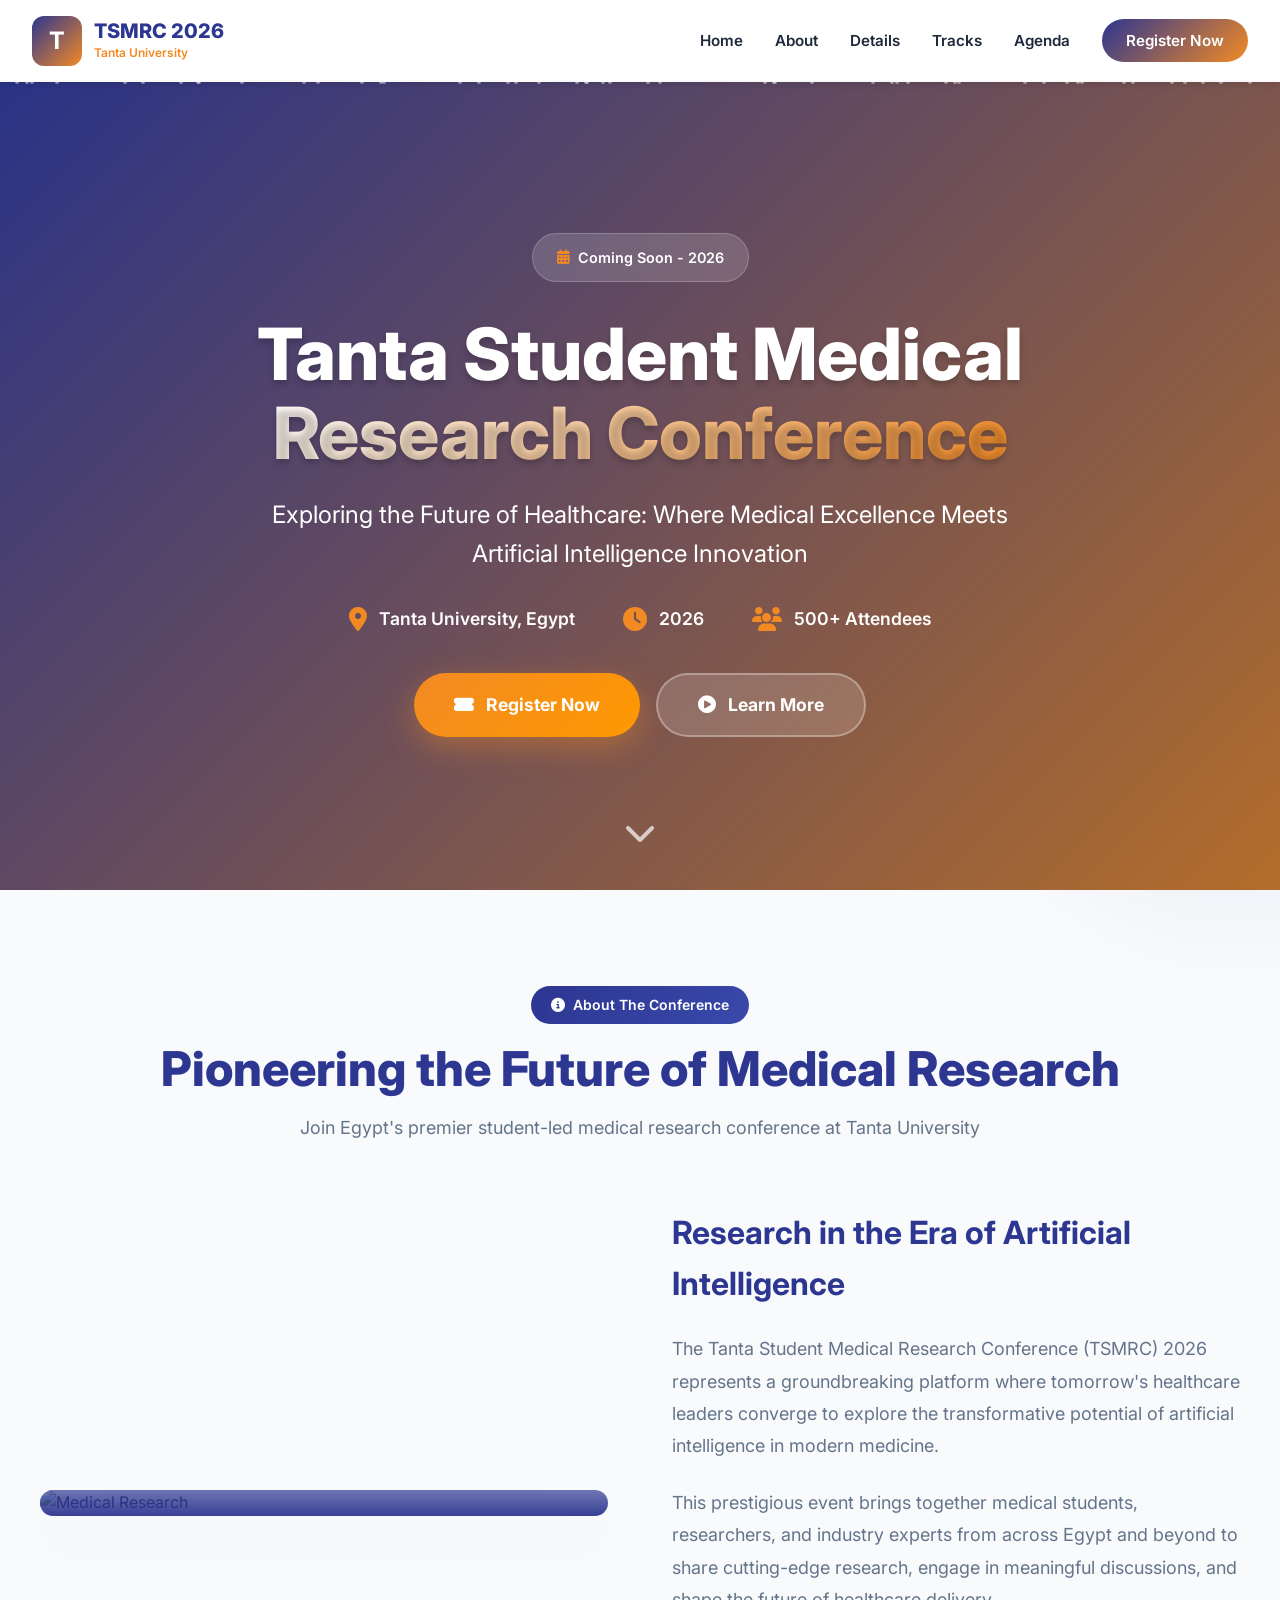
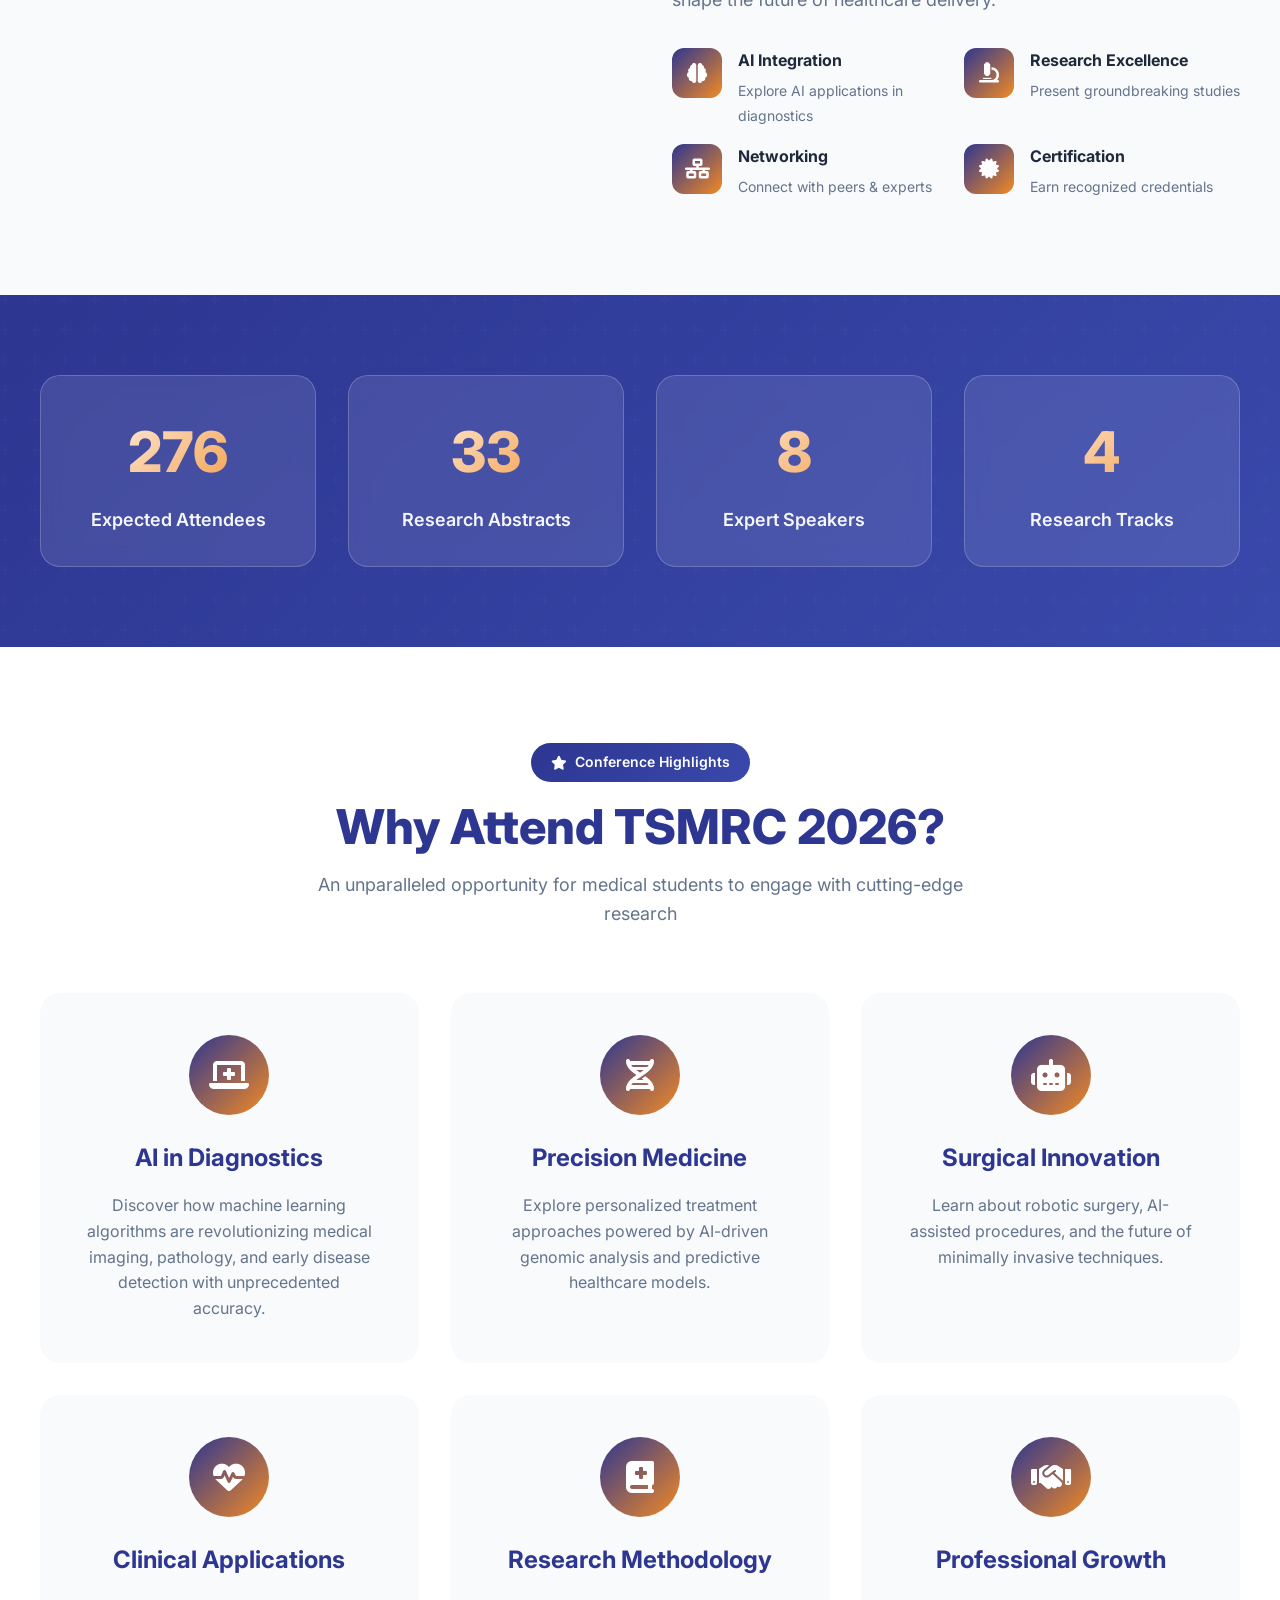
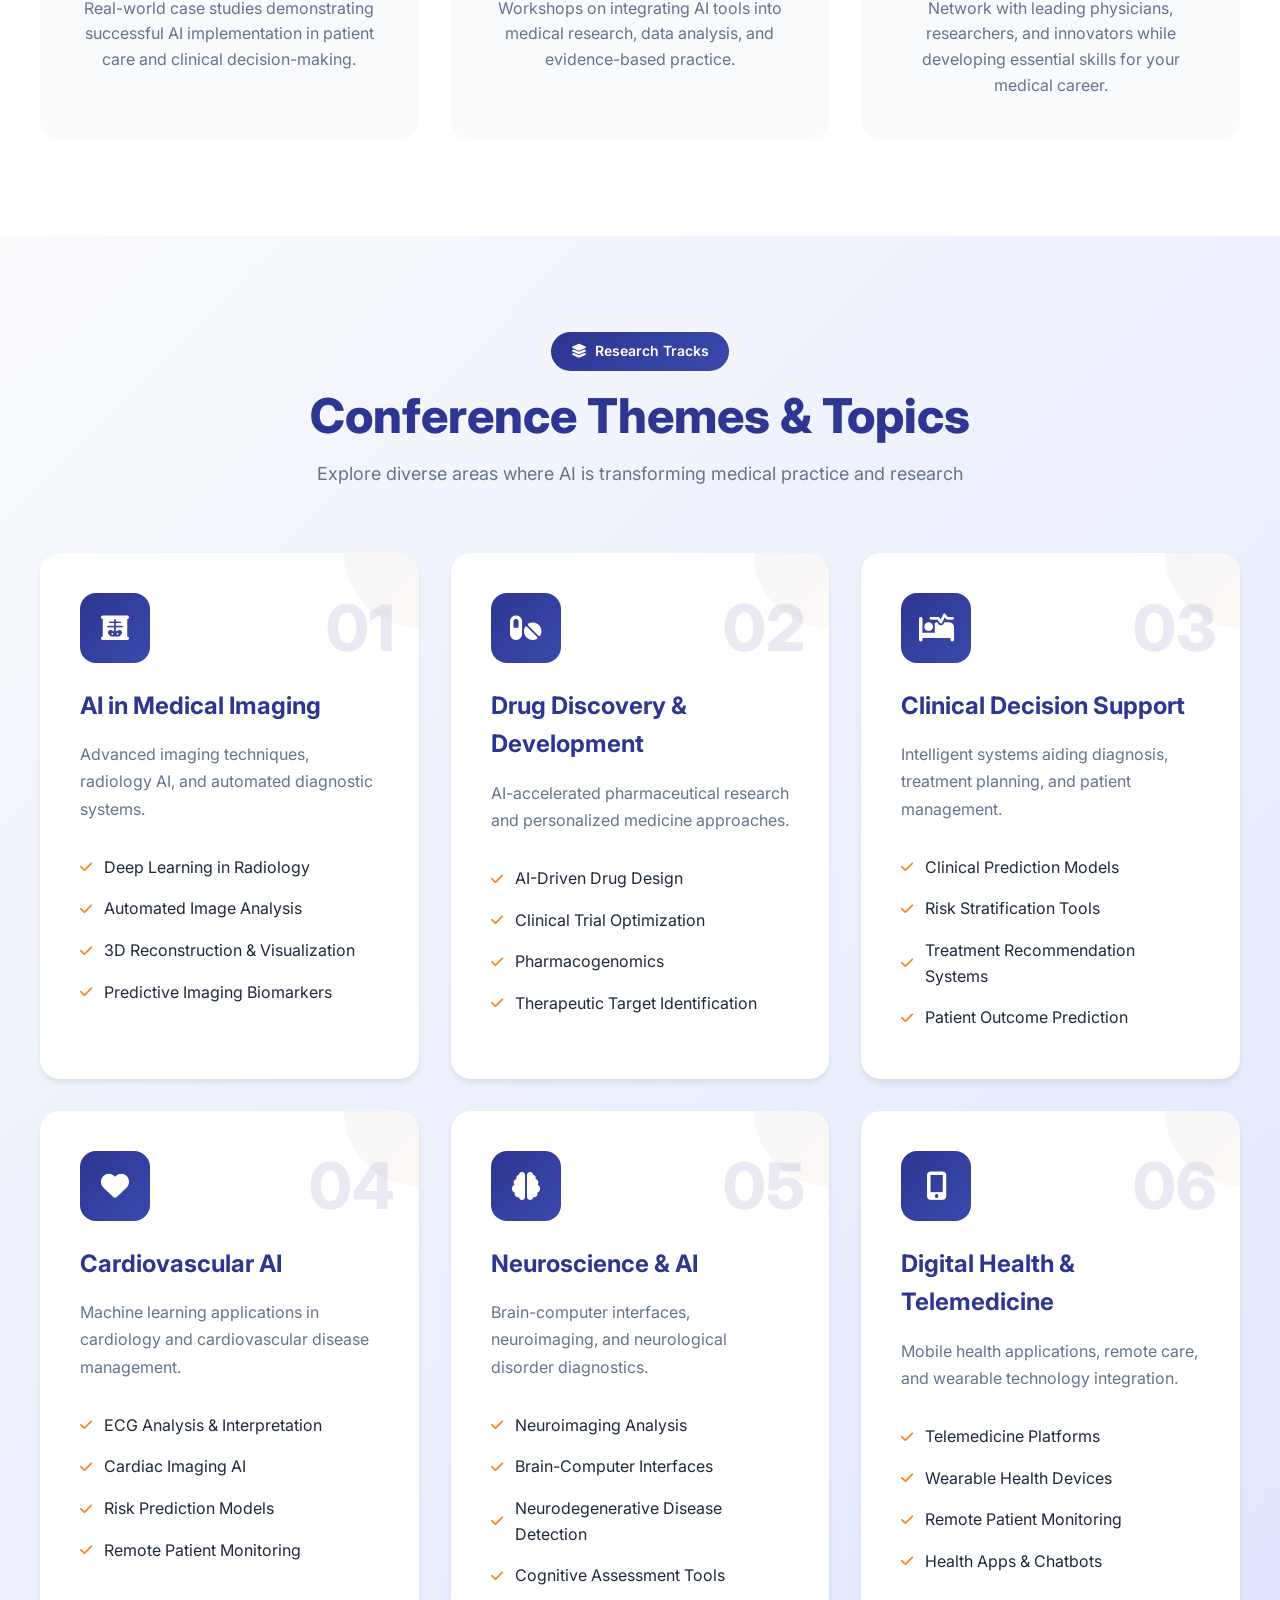
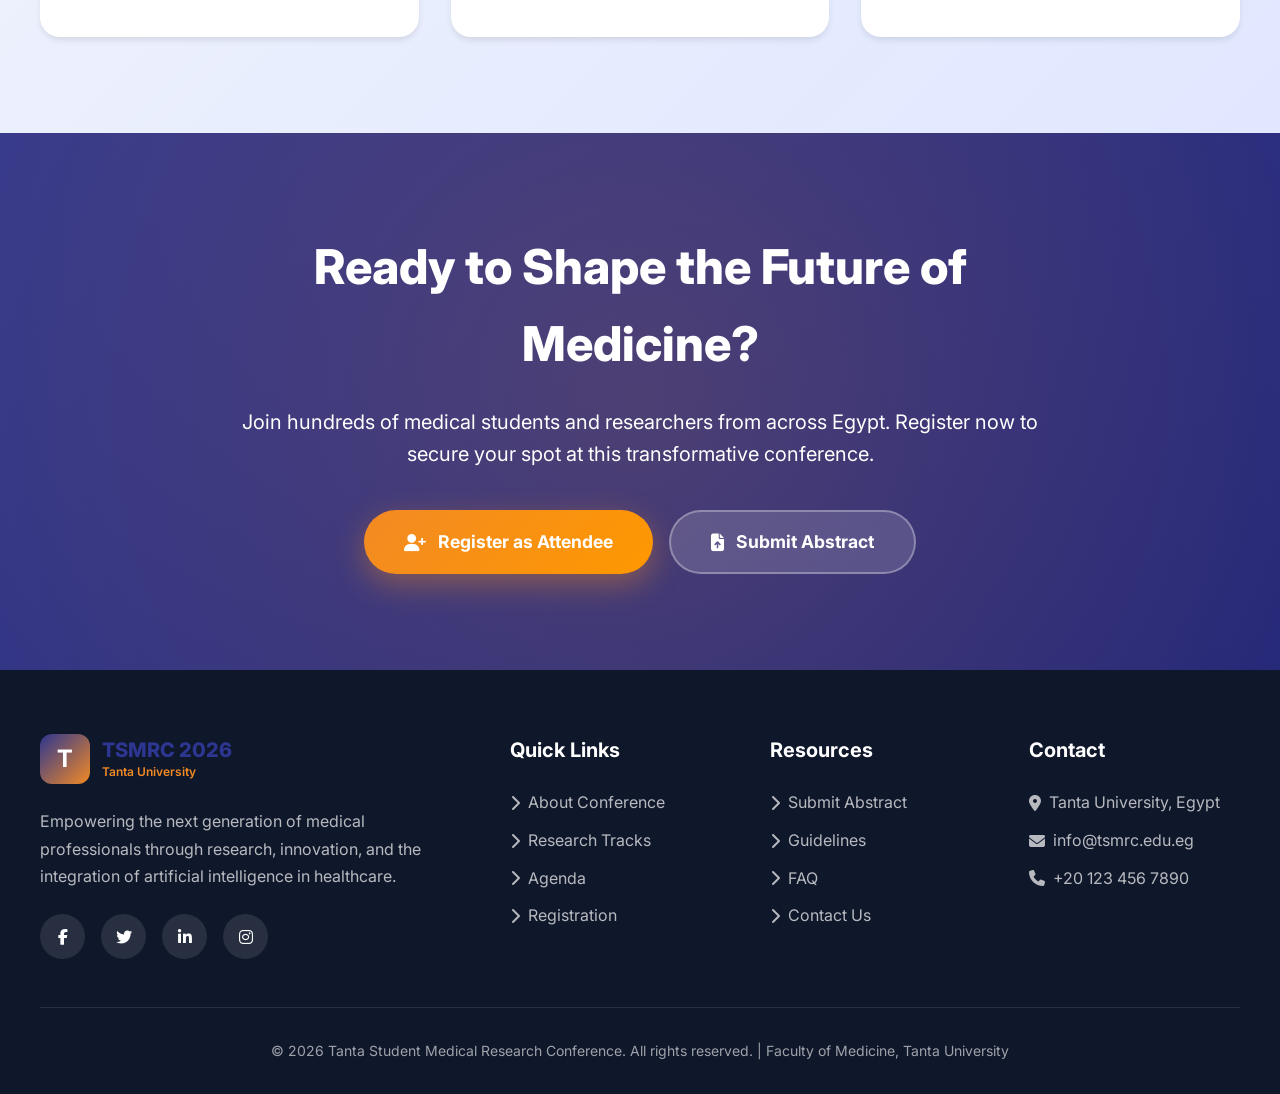
==== index.html @ 38216b79 "Initial commit" ====
<!DOCTYPE html>
<html lang="en">
<head>
    <meta charset="UTF-8">
    <meta name="viewport" content="width=device-width, initial-scale=1.0">
    <title>Tanta Student Medical Research Conference 2026 | Research in the Era of AI</title>
    <meta name="description" content="Join Tanta University's premier medical research conference exploring AI innovations in healthcare. Register now for TSMRC 2026.">
    
    <!-- Fonts -->
    <link rel="preconnect" href="https://fonts.googleapis.com">
    <link rel="preconnect" href="https://fonts.gstatic.com" crossorigin>
    <link href="https://fonts.googleapis.com/css2?family=Inter:wght@300;400;500;600;700;800&family=Cairo:wght@400;600;700&display=swap" rel="stylesheet">
    
    <!-- Icons -->
    <link rel="stylesheet" href="https://cdnjs.cloudflare.com/ajax/libs/font-awesome/6.4.0/css/all.min.css">


     <link rel="stylesheet" href="style.css">

</head>
<body>
    <!-- Loader -->
    <div class="loader" id="loader">
        <div class="loader-content">
            <div class="loader-spinner"></div>
            <div class="loader-text">Loading...</div>
        </div>
    </div>

    <!-- Navigation -->
    <nav class="navbar" id="navbar">
        <div class="nav-container">
            <a href="#" class="logo">
                <div class="logo-icon">T</div>
                <div class="logo-text">
                    <span class="logo-title">TSMRC 2026</span>
                    <span class="logo-subtitle">Tanta University</span>
                </div>
            </a>
            
            <ul class="nav-links" id="navLinks">
                <li><a href="#home">Home</a></li>
                <li><a href="#about">About</a></li>
                <li><a href="#details">Details</a></li>
                <li><a href="#tracks">Tracks</a></li>
                <li><a href="agenda.html">Agenda</a></li>
                <li><a href="register.html" class="nav-cta">Register Now</a></li>
            </ul>

            <button class="mobile-menu-btn" id="mobileMenuBtn">
                <i class="fas fa-bars"></i>
            </button>
        </div>
    </nav>

    <!-- Hero Section -->
    <section class="hero" id="home">
        <div class="hero-bg"></div>
        <div class="hero-overlay"></div>
        <div class="hero-particles" id="particles"></div>
        
        <div class="hero-content">
            <div class="hero-badge">
                <i class="fas fa-calendar-alt"></i>
                <span>Coming Soon - 2026</span>
            </div>
            
            <h1 class="hero-title">
                Tanta Student Medical<br>
                <span>Research Conference</span>
            </h1>
            
            <p class="hero-subtitle">
                Exploring the Future of Healthcare: Where Medical Excellence Meets Artificial Intelligence Innovation
            </p>
            
            <div class="hero-meta">
                <div class="hero-meta-item">
                    <i class="fas fa-map-marker-alt"></i>
                    <span>Tanta University, Egypt</span>
                </div>
                <div class="hero-meta-item">
                    <i class="fas fa-clock"></i>
                    <span>2026</span>
                </div>
                <div class="hero-meta-item">
                    <i class="fas fa-users"></i>
                    <span>500+ Attendees</span>
                </div>
            </div>
            
            <div class="hero-cta">
                <a href="register.html" class="btn btn-primary">
                    <i class="fas fa-ticket-alt"></i>
                    Register Now
                </a>
                <a href="#about" class="btn btn-secondary">
                    <i class="fas fa-play-circle"></i>
                    Learn More
                </a>
            </div>
        </div>
        
        <div class="scroll-indicator">
            <i class="fas fa-chevron-down"></i>
        </div>
    </section>

    <!-- About Section -->
    <section class="about" id="about">
        <div class="container">
            <div class="section-header fade-in">
                <div class="section-badge">
                    <i class="fas fa-info-circle"></i>
                    About The Conference
                </div>
                <h2 class="section-title">Pioneering the Future of Medical Research</h2>
                <p class="section-subtitle">
                    Join Egypt's premier student-led medical research conference at Tanta University
                </p>
            </div>

            <div class="about-grid">
                <div class="about-image fade-in">
                    <img src="https://images.unsplash.com/photo-1576091160550-2173dba999ef?w=800" alt="Medical Research">
                    <div class="about-image-overlay">
                        <p><i class="fas fa-quote-left"></i> Advancing healthcare through innovation and research</p>
                    </div>
                </div>

                <div class="about-content fade-in">
                    <h3>Research in the Era of Artificial Intelligence</h3>
                    <p>
                        The Tanta Student Medical Research Conference (TSMRC) 2026 represents a groundbreaking 
                        platform where tomorrow's healthcare leaders converge to explore the transformative 
                        potential of artificial intelligence in modern medicine.
                    </p>
                    <p>
                        This prestigious event brings together medical students, researchers, and industry 
                        experts from across Egypt and beyond to share cutting-edge research, engage in 
                        meaningful discussions, and shape the future of healthcare delivery.
                    </p>
                    
                    <div class="about-features">
                        <div class="about-feature">
                            <div class="about-feature-icon">
                                <i class="fas fa-brain"></i>
                            </div>
                            <div class="about-feature-text">
                                <h4>AI Integration</h4>
                                <p>Explore AI applications in diagnostics</p>
                            </div>
                        </div>
                        <div class="about-feature">
                            <div class="about-feature-icon">
                                <i class="fas fa-microscope"></i>
                            </div>
                            <div class="about-feature-text">
                                <h4>Research Excellence</h4>
                                <p>Present groundbreaking studies</p>
                            </div>
                        </div>
                        <div class="about-feature">
                            <div class="about-feature-icon">
                                <i class="fas fa-network-wired"></i>
                            </div>
                            <div class="about-feature-text">
                                <h4>Networking</h4>
                                <p>Connect with peers & experts</p>
                            </div>
                        </div>
                        <div class="about-feature">
                            <div class="about-feature-icon">
                                <i class="fas fa-certificate"></i>
                            </div>
                            <div class="about-feature-text">
                                <h4>Certification</h4>
                                <p>Earn recognized credentials</p>
                            </div>
                        </div>
                    </div>
                </div>
            </div>
        </div>
    </section>

    <!-- Stats Section -->
    <section class="stats">
        <div class="container">
            <div class="stats-grid">
                <div class="stat-card fade-in">
                    <div class="stat-number" data-target="500">0</div>
                    <div class="stat-label">Expected Attendees</div>
                </div>
                <div class="stat-card fade-in">
                    <div class="stat-number" data-target="60">0</div>
                    <div class="stat-label">Research Abstracts</div>
                </div>
                <div class="stat-card fade-in">
                    <div class="stat-number" data-target="15">0</div>
                    <div class="stat-label">Expert Speakers</div>
                </div>
                <div class="stat-card fade-in">
                    <div class="stat-number" data-target="8">0</div>
                    <div class="stat-label">Research Tracks</div>
                </div>
            </div>
        </div>
    </section>

    <!-- Conference Details -->
    <section class="details" id="details">
        <div class="container">
            <div class="section-header fade-in">
                <div class="section-badge">
                    <i class="fas fa-star"></i>
                    Conference Highlights
                </div>
                <h2 class="section-title">Why Attend TSMRC 2026?</h2>
                <p class="section-subtitle">
                    An unparalleled opportunity for medical students to engage with cutting-edge research
                </p>
            </div>

            <div class="details-grid">
                <div class="detail-card fade-in">
                    <div class="detail-icon">
                        <i class="fas fa-laptop-medical"></i>
                    </div>
                    <h3 class="detail-title">AI in Diagnostics</h3>
                    <p class="detail-text">
                        Discover how machine learning algorithms are revolutionizing medical imaging, 
                        pathology, and early disease detection with unprecedented accuracy.
                    </p>
                </div>

                <div class="detail-card fade-in">
                    <div class="detail-icon">
                        <i class="fas fa-dna"></i>
                    </div>
                    <h3 class="detail-title">Precision Medicine</h3>
                    <p class="detail-text">
                        Explore personalized treatment approaches powered by AI-driven genomic analysis 
                        and predictive healthcare models.
                    </p>
                </div>

                <div class="detail-card fade-in">
                    <div class="detail-icon">
                        <i class="fas fa-robot"></i>
                    </div>
                    <h3 class="detail-title">Surgical Innovation</h3>
                    <p class="detail-text">
                        Learn about robotic surgery, AI-assisted procedures, and the future of 
                        minimally invasive techniques.
                    </p>
                </div>

                <div class="detail-card fade-in">
                    <div class="detail-icon">
                        <i class="fas fa-heartbeat"></i>
                    </div>
                    <h3 class="detail-title">Clinical Applications</h3>
                    <p class="detail-text">
                        Real-world case studies demonstrating successful AI implementation in 
                        patient care and clinical decision-making.
                    </p>
                </div>

                <div class="detail-card fade-in">
                    <div class="detail-icon">
                        <i class="fas fa-book-medical"></i>
                    </div>
                    <h3 class="detail-title">Research Methodology</h3>
                    <p class="detail-text">
                        Workshops on integrating AI tools into medical research, data analysis, 
                        and evidence-based practice.
                    </p>
                </div>

                <div class="detail-card fade-in">
                    <div class="detail-icon">
                        <i class="fas fa-handshake"></i>
                    </div>
                    <h3 class="detail-title">Professional Growth</h3>
                    <p class="detail-text">
                        Network with leading physicians, researchers, and innovators while 
                        developing essential skills for your medical career.
                    </p>
                </div>
            </div>
        </div>
    </section>

    <!-- Research Tracks -->
    <section class="tracks" id="tracks">
        <div class="container">
            <div class="section-header fade-in">
                <div class="section-badge">
                    <i class="fas fa-layer-group"></i>
                    Research Tracks
                </div>
                <h2 class="section-title">Conference Themes & Topics</h2>
                <p class="section-subtitle">
                    Explore diverse areas where AI is transforming medical practice and research
                </p>
            </div>

            <div class="tracks-grid">
                <div class="track-card fade-in">
                    <span class="track-number">01</span>
                    <div class="track-icon">
                        <i class="fas fa-x-ray"></i>
                    </div>
                    <h3 class="track-title">AI in Medical Imaging</h3>
                    <p class="track-description">
                        Advanced imaging techniques, radiology AI, and automated diagnostic systems.
                    </p>
                    <ul class="track-topics">
                        <li>Deep Learning in Radiology</li>
                        <li>Automated Image Analysis</li>
                        <li>3D Reconstruction & Visualization</li>
                        <li>Predictive Imaging Biomarkers</li>
                    </ul>
                </div>

                <div class="track-card fade-in">
                    <span class="track-number">02</span>
                    <div class="track-icon">
                        <i class="fas fa-pills"></i>
                    </div>
                    <h3 class="track-title">Drug Discovery & Development</h3>
                    <p class="track-description">
                        AI-accelerated pharmaceutical research and personalized medicine approaches.
                    </p>
                    <ul class="track-topics">
                        <li>AI-Driven Drug Design</li>
                        <li>Clinical Trial Optimization</li>
                        <li>Pharmacogenomics</li>
                        <li>Therapeutic Target Identification</li>
                    </ul>
                </div>

                <div class="track-card fade-in">
                    <span class="track-number">03</span>
                    <div class="track-icon">
                        <i class="fas fa-procedures"></i>
                    </div>
                    <h3 class="track-title">Clinical Decision Support</h3>
                    <p class="track-description">
                        Intelligent systems aiding diagnosis, treatment planning, and patient management.
                    </p>
                    <ul class="track-topics">
                        <li>Clinical Prediction Models</li>
                        <li>Risk Stratification Tools</li>
                        <li>Treatment Recommendation Systems</li>
                        <li>Patient Outcome Prediction</li>
                    </ul>
                </div>

                <div class="track-card fade-in">
                    <span class="track-number">04</span>
                    <div class="track-icon">
                        <i class="fas fa-heart"></i>
                    </div>
                    <h3 class="track-title">Cardiovascular AI</h3>
                    <p class="track-description">
                        Machine learning applications in cardiology and cardiovascular disease management.
                    </p>
                    <ul class="track-topics">
                        <li>ECG Analysis & Interpretation</li>
                        <li>Cardiac Imaging AI</li>
                        <li>Risk Prediction Models</li>
                        <li>Remote Patient Monitoring</li>
                    </ul>
                </div>

                <div class="track-card fade-in">
                    <span class="track-number">05</span>
                    <div class="track-icon">
                        <i class="fas fa-brain"></i>
                    </div>
                    <h3 class="track-title">Neuroscience & AI</h3>
                    <p class="track-description">
                        Brain-computer interfaces, neuroimaging, and neurological disorder diagnostics.
                    </p>
                    <ul class="track-topics">
                        <li>Neuroimaging Analysis</li>
                        <li>Brain-Computer Interfaces</li>
                        <li>Neurodegenerative Disease Detection</li>
                        <li>Cognitive Assessment Tools</li>
                    </ul>
                </div>

                <div class="track-card fade-in">
                    <span class="track-number">06</span>
                    <div class="track-icon">
                        <i class="fas fa-mobile-alt"></i>
                    </div>
                    <h3 class="track-title">Digital Health & Telemedicine</h3>
                    <p class="track-description">
                        Mobile health applications, remote care, and wearable technology integration.
                    </p>
                    <ul class="track-topics">
                        <li>Telemedicine Platforms</li>
                        <li>Wearable Health Devices</li>
                        <li>Remote Patient Monitoring</li>
                        <li>Health Apps & Chatbots</li>
                    </ul>
                </div>
            </div>
        </div>
    </section>

    <!-- CTA Section -->
    <section class="cta">
        <div class="cta-content">
            <h2 class="cta-title fade-in">Ready to Shape the Future of Medicine?</h2>
            <p class="cta-text fade-in">
                Join hundreds of medical students and researchers from across Egypt. 
                Register now to secure your spot at this transformative conference.
            </p>
            <div class="cta-buttons fade-in">
                <a href="register.html" class="btn btn-primary">
                    <i class="fas fa-user-plus"></i>
                    Register as Attendee
                </a>
                <a href="register.html" class="btn btn-secondary">
                    <i class="fas fa-file-upload"></i>
                    Submit Abstract
                </a>
            </div>
        </div>
    </section>

    <!-- Footer -->
    <footer class="footer">
        <div class="container">
            <div class="footer-grid">
                <div class="footer-brand">
                    <a href="#" class="logo">
                        <div class="logo-icon">T</div>
                        <div class="logo-text">
                            <span class="logo-title">TSMRC 2026</span>
                            <span class="logo-subtitle">Tanta University</span>
                        </div>
                    </a>
                    <p>
                        Empowering the next generation of medical professionals through 
                        research, innovation, and the integration of artificial intelligence in healthcare.
                    </p>
                    <div class="footer-social">
                        <a href="#"><i class="fab fa-facebook-f"></i></a>
                        <a href="#"><i class="fab fa-twitter"></i></a>
                        <a href="#"><i class="fab fa-linkedin-in"></i></a>
                        <a href="#"><i class="fab fa-instagram"></i></a>
                    </div>
                </div>

                <div class="footer-col">
                    <h4 class="footer-title">Quick Links</h4>
                    <ul class="footer-links">
                        <li><a href="#about"><i class="fas fa-chevron-right"></i> About Conference</a></li>
                        <li><a href="#tracks"><i class="fas fa-chevron-right"></i> Research Tracks</a></li>
                        <li><a href="#agenda"><i class="fas fa-chevron-right"></i> Agenda</a></li>
                        <li><a href="register.html"><i class="fas fa-chevron-right"></i> Registration</a></li>
                    </ul>
                </div>

                <div class="footer-col">
                    <h4 class="footer-title">Resources</h4>
                    <ul class="footer-links">
                        <li><a href="abstract.html"><i class="fas fa-chevron-right"></i> Submit Abstract</a></li>
                        <li><a href="#"><i class="fas fa-chevron-right"></i> Guidelines</a></li>
                        <li><a href="#"><i class="fas fa-chevron-right"></i> FAQ</a></li>
                        <li><a href="#"><i class="fas fa-chevron-right"></i> Contact Us</a></li>
                    </ul>
                </div>

                <div class="footer-col">
                    <h4 class="footer-title">Contact</h4>
                    <ul class="footer-links">
                        <li>
                            <a href="#">
                                <i class="fas fa-map-marker-alt"></i>
                                Tanta University, Egypt
                            </a>
                        </li>
                        <li>
                            <a href="mailto:info@tsmrc.edu.eg">
                                <i class="fas fa-envelope"></i>
                                info@tsmrc.edu.eg
                            </a>
                        </li>
                        <li>
                            <a href="tel:+201234567890">
                                <i class="fas fa-phone"></i>
                                +20 123 456 7890
                            </a>
                        </li>
                    </ul>
                </div>
            </div>

            <div class="footer-bottom">
                <p>&copy; 2026 Tanta Student Medical Research Conference. All rights reserved. | Faculty of Medicine, Tanta University</p>
            </div>
        </div>
    </footer>


    <!-- Supabase CDN -->
<script src="https://cdn.jsdelivr.net/npm/@supabase/supabase-js@2"></script>
<!-- Supabase Config -->
<script src="supabase-config.js"></script>

<script src="script.js"></script>

</body>
</html>
---- style.css ----
:root {
    --primary: #2D3691;
    --primary-dark: #1a237e;
    --primary-light: #3949ab;
    --secondary: #F28A24;
    --secondary-dark: #e65100;
    --secondary-light: #ff9800;
    --white: #ffffff;
    --light-bg: #f8fafc;
    --dark-bg: #0f172a;
    --text-dark: #1e293b;
    --text-light: #64748b;
    --gradient-primary: linear-gradient(135deg, #2D3691 0%, #3949ab 100%);
    --gradient-secondary: linear-gradient(135deg, #F28A24 0%, #ff9800 100%);
    --gradient-combined: linear-gradient(135deg, #2D3691 0%, #F28A24 100%);
    --shadow-sm: 0 1px 2px 0 rgba(0, 0, 0, 0.05);
    --shadow-md: 0 4px 6px -1px rgba(0, 0, 0, 0.1);
    --shadow-lg: 0 10px 15px -3px rgba(0, 0, 0, 0.1);
    --shadow-xl: 0 20px 25px -5px rgba(0, 0, 0, 0.1);
    --shadow-2xl: 0 25px 50px -12px rgba(0, 0, 0, 0.25);
}

* {
    margin: 0;
    padding: 0;
    box-sizing: border-box;
}

html {
    scroll-behavior: smooth;
}

body {
    font-family: 'Inter', 'Cairo', sans-serif;
    line-height: 1.6;
    color: var(--text-dark);
    overflow-x: hidden;
    background-color: var(--light-bg);
}

/* Scrollbar Styling */
::-webkit-scrollbar {
    width: 10px;
}

::-webkit-scrollbar-track {
    background: var(--light-bg);
}

::-webkit-scrollbar-thumb {
    background: var(--primary);
    border-radius: 5px;
}

::-webkit-scrollbar-thumb:hover {
    background: var(--primary-dark);
}

/* Navigation */
.navbar {
    position: fixed;
    top: 0;
    left: 0;
    right: 0;
    z-index: 1000;
    background: rgba(255, 255, 255, 0.95);
    backdrop-filter: blur(10px);
    box-shadow: var(--shadow-md);
    transition: all 0.3s ease;
}

.navbar.scrolled {
    box-shadow: var(--shadow-lg);
}

.nav-container {
    max-width: 1400px;
    margin: 0 auto;
    padding: 1rem 2rem;
    display: flex;
    justify-content: space-between;
    align-items: center;
}

.logo {
    display: flex;
    align-items: center;
    gap: 0.75rem;
    text-decoration: none;
}

.logo-icon {
    width: 50px;
    height: 50px;
    background: var(--gradient-combined);
    border-radius: 12px;
    display: flex;
    align-items: center;
    justify-content: center;
    color: white;
    font-size: 1.5rem;
    font-weight: bold;
    animation: pulse 2s infinite;
}

@keyframes pulse {
    0%, 100% { transform: scale(1); }
    50% { transform: scale(1.05); }
}

.logo-text {
    display: flex;
    flex-direction: column;
}

.logo-title {
    font-size: 1.25rem;
    font-weight: 800;
    color: var(--primary);
    line-height: 1.2;
}

.logo-subtitle {
    font-size: 0.75rem;
    color: var(--secondary);
    font-weight: 600;
}

.nav-links {
    display: flex;
    gap: 2rem;
    list-style: none;
    align-items: center;
}

.nav-links a {
    text-decoration: none;
    color: var(--text-dark);
    font-weight: 600;
    font-size: 0.95rem;
    transition: color 0.3s ease;
    position: relative;
}

.nav-links a::after {
    content: '';
    position: absolute;
    bottom: -5px;
    left: 0;
    width: 0;
    height: 2px;
    background: var(--gradient-combined);
    transition: width 0.3s ease;
}

.nav-links a:hover {
    color: var(--primary);
}

.nav-links a:hover::after {
    width: 100%;
}

.nav-cta {
    background: var(--gradient-combined);
    color: white !important;
    padding: 0.75rem 1.5rem;
    border-radius: 50px;
    transition: transform 0.3s ease, box-shadow 0.3s ease !important;
}

.nav-cta::after {
    display: none !important;
}

.nav-cta:hover {
    transform: translateY(-2px);
    box-shadow: var(--shadow-xl);
    color: white !important;
}

.mobile-menu-btn {
    display: none;
    background: none;
    border: none;
    font-size: 1.5rem;
    color: var(--primary);
    cursor: pointer;
}

/* Hero Section */
.hero {
    margin-top: 80px;
    min-height: 90vh;
    position: relative;
    display: flex;
    align-items: center;
    justify-content: center;
    overflow: hidden;
    background: linear-gradient(135deg, #0f172a 0%, #1e293b 100%);
}

.hero-bg {
    position: absolute;
    top: 0;
    left: 0;
    right: 0;
    bottom: 0;
    background-image: url('https://images.unsplash.com/photo-1576091160399-112ba8d25d1d?w=1920');
    background-size: cover;
    background-position: center;
    opacity: 0.3;
    animation: zoomSlow 20s ease-in-out infinite;
}

@keyframes zoomSlow {
    0%, 100% { transform: scale(1); }
    50% { transform: scale(1.1); }
}

.hero-overlay {
    position: absolute;
    top: 0;
    left: 0;
    right: 0;
    bottom: 0;
    background: linear-gradient(135deg, rgba(45, 54, 145, 0.9) 0%, rgba(242, 138, 36, 0.7) 100%);
}

.hero-particles {
    position: absolute;
    top: 0;
    left: 0;
    right: 0;
    bottom: 0;
    overflow: hidden;
}

.particle {
    position: absolute;
    width: 4px;
    height: 4px;
    background: rgba(255, 255, 255, 0.5);
    border-radius: 50%;
    animation: float 15s infinite;
}

@keyframes float {
    0%, 100% {
        transform: translateY(100vh) rotate(0deg);
        opacity: 0;
    }
    10% {
        opacity: 1;
    }
    90% {
        opacity: 1;
    }
    100% {
        transform: translateY(-100vh) rotate(720deg);
        opacity: 0;
    }
}

.hero-content {
    position: relative;
    z-index: 10;
    max-width: 1200px;
    margin: 0 auto;
    padding: 2rem;
    text-align: center;
    color: white;
}

.hero-badge {
    display: inline-flex;
    align-items: center;
    gap: 0.5rem;
    background: rgba(255, 255, 255, 0.15);
    backdrop-filter: blur(10px);
    padding: 0.75rem 1.5rem;
    border-radius: 50px;
    font-size: 0.9rem;
    font-weight: 600;
    margin-bottom: 2rem;
    border: 1px solid rgba(255, 255, 255, 0.2);
    animation: fadeInDown 1s ease;
}

.hero-badge i {
    color: var(--secondary);
}

.hero-title {
    font-size: clamp(2.5rem, 6vw, 4.5rem);
    font-weight: 800;
    line-height: 1.1;
    margin-bottom: 1.5rem;
    animation: fadeInUp 1s ease 0.2s both;
    text-shadow: 0 4px 6px rgba(0, 0, 0, 0.2);
}

.hero-title span {
    background: linear-gradient(135deg, #fff 0%, var(--secondary) 100%);
    -webkit-background-clip: text;
    -webkit-text-fill-color: transparent;
    background-clip: text;
}

.hero-subtitle {
    font-size: clamp(1.1rem, 2.5vw, 1.5rem);
    font-weight: 400;
    max-width: 800px;
    margin: 0 auto 2rem;
    opacity: 0.95;
    animation: fadeInUp 1s ease 0.4s both;
    line-height: 1.6;
}

.hero-meta {
    display: flex;
    justify-content: center;
    gap: 3rem;
    margin: 2rem 0;
    flex-wrap: wrap;
    animation: fadeInUp 1s ease 0.6s both;
}

.hero-meta-item {
    display: flex;
    align-items: center;
    gap: 0.75rem;
    font-size: 1.1rem;
    font-weight: 600;
}

.hero-meta-item i {
    font-size: 1.5rem;
    color: var(--secondary);
}

.hero-cta {
    display: flex;
    gap: 1rem;
    justify-content: center;
    flex-wrap: wrap;
    margin-top: 2.5rem;
    animation: fadeInUp 1s ease 0.8s both;
}

.btn {
    display: inline-flex;
    align-items: center;
    gap: 0.75rem;
    padding: 1rem 2.5rem;
    border-radius: 50px;
    font-size: 1.1rem;
    font-weight: 700;
    text-decoration: none;
    transition: all 0.3s ease;
    border: none;
    cursor: pointer;
    position: relative;
    overflow: hidden;
}

.btn-primary {
    background: var(--gradient-secondary);
    color: white;
    box-shadow: 0 10px 30px rgba(242, 138, 36, 0.4);
}

.btn-primary:hover {
    transform: translateY(-3px);
    box-shadow: 0 15px 40px rgba(242, 138, 36, 0.5);
}

.btn-secondary {
    background: rgba(255, 255, 255, 0.15);
    backdrop-filter: blur(10px);
    color: white;
    border: 2px solid rgba(255, 255, 255, 0.3);
}

.btn-secondary:hover {
    background: rgba(255, 255, 255, 0.25);
    transform: translateY(-3px);
}

.btn::before {
    content: '';
    position: absolute;
    top: 50%;
    left: 50%;
    width: 0;
    height: 0;
    border-radius: 50%;
    background: rgba(255, 255, 255, 0.3);
    transform: translate(-50%, -50%);
    transition: width 0.6s, height 0.6s;
}

.btn:active::before {
    width: 300px;
    height: 300px;
}

.scroll-indicator {
    position: absolute;
    bottom: 2rem;
    left: 50%;
    transform: translateX(-50%);
    animation: bounce 2s infinite;
    color: white;
    font-size: 2rem;
    opacity: 0.7;
}

@keyframes bounce {
    0%, 20%, 50%, 80%, 100% { transform: translateX(-50%) translateY(0); }
    40% { transform: translateX(-50%) translateY(-20px); }
    60% { transform: translateX(-50%) translateY(-10px); }
}

@keyframes fadeInUp {
    from {
        opacity: 0;
        transform: translateY(30px);
    }
    to {
        opacity: 1;
        transform: translateY(0);
    }
}

@keyframes fadeInDown {
    from {
        opacity: 0;
        transform: translateY(-30px);
    }
    to {
        opacity: 1;
        transform: translateY(0);
    }
}

/* About Section */
.about {
    padding: 6rem 2rem;
    background: var(--light-bg);
    position: relative;
    overflow: hidden;
}

.about::before {
    content: '';
    position: absolute;
    top: -50%;
    right: -20%;
    width: 600px;
    height: 600px;
    background: radial-gradient(circle, rgba(45, 54, 145, 0.1) 0%, transparent 70%);
    border-radius: 50%;
}

.container {
    max-width: 1200px;
    margin: 0 auto;
}

.section-header {
    text-align: center;
    margin-bottom: 4rem;
}

.section-badge {
    display: inline-flex;
    align-items: center;
    gap: 0.5rem;
    background: var(--gradient-primary);
    color: white;
    padding: 0.5rem 1.25rem;
    border-radius: 50px;
    font-size: 0.875rem;
    font-weight: 600;
    margin-bottom: 1rem;
}

.section-title {
    font-size: clamp(2rem, 4vw, 3rem);
    font-weight: 800;
    color: var(--primary);
    margin-bottom: 1rem;
    line-height: 1.2;
}

.section-subtitle {
    font-size: 1.125rem;
    color: var(--text-light);
    max-width: 700px;
    margin: 0 auto;
}

.about-grid {
    display: grid;
    grid-template-columns: 1fr 1fr;
    gap: 4rem;
    align-items: center;
}

.about-image {
    position: relative;
    border-radius: 20px;
    overflow: hidden;
    box-shadow: var(--shadow-2xl);
}

.about-image img {
    width: 100%;
    height: auto;
    display: block;
    transition: transform 0.5s ease;
}

.about-image:hover img {
    transform: scale(1.05);
}

.about-image-overlay {
    position: absolute;
    bottom: 0;
    left: 0;
    right: 0;
    padding: 2rem;
    background: linear-gradient(to top, rgba(45, 54, 145, 0.95), transparent);
    color: white;
}

.about-content h3 {
    font-size: 2rem;
    color: var(--primary);
    margin-bottom: 1.5rem;
    font-weight: 700;
}

.about-content p {
    font-size: 1.125rem;
    color: var(--text-light);
    margin-bottom: 1.5rem;
    line-height: 1.8;
}

.about-features {
    display: grid;
    grid-template-columns: 1fr 1fr;
    gap: 1rem;
    margin-top: 2rem;
}

.about-feature {
    display: flex;
    align-items: flex-start;
    gap: 1rem;
}

.about-feature-icon {
    width: 50px;
    height: 50px;
    background: var(--gradient-combined);
    border-radius: 12px;
    display: flex;
    align-items: center;
    justify-content: center;
    color: white;
    font-size: 1.25rem;
    flex-shrink: 0;
}

.about-feature-text h4 {
    font-size: 1rem;
    color: var(--text-dark);
    margin-bottom: 0.25rem;
    font-weight: 700;
}

.about-feature-text p {
    font-size: 0.875rem;
    color: var(--text-light);
    margin: 0;
}

/* Stats Section */
.stats {
    padding: 5rem 2rem;
    background: var(--gradient-primary);
    position: relative;
    overflow: hidden;
}

.stats::before {
    content: '';
    position: absolute;
    top: 0;
    left: 0;
    right: 0;
    bottom: 0;
    background-image: url("data:image/svg+xml,%3Csvg width='60' height='60' viewBox='0 0 60 60' xmlns='http://www.w3.org/2000/svg'%3E%3Cg fill='none' fill-rule='evenodd'%3E%3Cg fill='%23ffffff' fill-opacity='0.05'%3E%3Cpath d='M36 34v-4h-2v4h-4v2h4v4h2v-4h4v-2h-4zm0-30V0h-2v4h-4v2h4v4h2V6h4V4h-4zM6 34v-4H4v4H0v2h4v4h2v-4h4v-2H6zM6 4V0H4v4H0v2h4v4h2V6h4V4H6z'/%3E%3C/g%3E%3C/g%3E%3C/svg%3E");
    opacity: 0.3;
}

.stats-grid {
    display: grid;
    grid-template-columns: repeat(4, 1fr);
    gap: 2rem;
    position: relative;
    z-index: 1;
}

.stat-card {
    text-align: center;
    color: white;
    padding: 2rem;
    background: rgba(255, 255, 255, 0.1);
    backdrop-filter: blur(10px);
    border-radius: 20px;
    border: 1px solid rgba(255, 255, 255, 0.2);
    transition: transform 0.3s ease;
}

.stat-card:hover {
    transform: translateY(-10px);
}

.stat-number {
    font-size: 3.5rem;
    font-weight: 800;
    margin-bottom: 0.5rem;
    background: linear-gradient(135deg, #fff 0%, var(--secondary) 100%);
    -webkit-background-clip: text;
    -webkit-text-fill-color: transparent;
    background-clip: text;
}

.stat-label {
    font-size: 1.125rem;
    font-weight: 600;
    opacity: 0.95;
}

/* Conference Details */
.details {
    padding: 6rem 2rem;
    background: white;
}

.details-grid {
    display: grid;
    grid-template-columns: repeat(3, 1fr);
    gap: 2rem;
    margin-top: 3rem;
}

.detail-card {
    background: var(--light-bg);
    border-radius: 20px;
    padding: 2.5rem;
    text-align: center;
    transition: all 0.3s ease;
    border: 2px solid transparent;
    position: relative;
    overflow: hidden;
}

.detail-card::before {
    content: '';
    position: absolute;
    top: 0;
    left: 0;
    right: 0;
    height: 4px;
    background: var(--gradient-combined);
    transform: scaleX(0);
    transition: transform 0.3s ease;
}

.detail-card:hover {
    transform: translateY(-10px);
    box-shadow: var(--shadow-xl);
    border-color: var(--primary);
}

.detail-card:hover::before {
    transform: scaleX(1);
}

.detail-icon {
    width: 80px;
    height: 80px;
    background: var(--gradient-combined);
    border-radius: 50%;
    display: flex;
    align-items: center;
    justify-content: center;
    margin: 0 auto 1.5rem;
    color: white;
    font-size: 2rem;
    transition: transform 0.3s ease;
}

.detail-card:hover .detail-icon {
    transform: rotateY(360deg);
}

.detail-title {
    font-size: 1.5rem;
    color: var(--primary);
    margin-bottom: 1rem;
    font-weight: 700;
}

.detail-text {
    color: var(--text-light);
    font-size: 1rem;
    line-height: 1.6;
}

/* Tracks Section */
.tracks {
    padding: 6rem 2rem;
    background: linear-gradient(135deg, #f8fafc 0%, #e0e7ff 100%);
    position: relative;
}

.tracks-grid {
    display: grid;
    grid-template-columns: repeat(auto-fit, minmax(300px, 1fr));
    gap: 2rem;
    margin-top: 3rem;
}

.track-card {
    background: white;
    border-radius: 20px;
    padding: 2.5rem;
    box-shadow: var(--shadow-md);
    transition: all 0.3s ease;
    position: relative;
    overflow: hidden;
}

.track-card::after {
    content: '';
    position: absolute;
    top: 0;
    right: 0;
    width: 150px;
    height: 150px;
    background: var(--gradient-combined);
    opacity: 0.05;
    border-radius: 50%;
    transform: translate(50%, -50%);
}

.track-card:hover {
    transform: translateY(-10px);
    box-shadow: var(--shadow-2xl);
}

.track-number {
    position: absolute;
    top: 1.5rem;
    right: 1.5rem;
    font-size: 4rem;
    font-weight: 800;
    color: var(--primary);
    opacity: 0.1;
}

.track-icon {
    width: 70px;
    height: 70px;
    background: var(--gradient-primary);
    border-radius: 16px;
    display: flex;
    align-items: center;
    justify-content: center;
    color: white;
    font-size: 1.75rem;
    margin-bottom: 1.5rem;
}

.track-title {
    font-size: 1.5rem;
    color: var(--primary);
    margin-bottom: 1rem;
    font-weight: 700;
}

.track-description {
    color: var(--text-light);
    line-height: 1.7;
    margin-bottom: 1.5rem;
}

.track-topics {
    list-style: none;
    padding: 0;
}

.track-topics li {
    padding: 0.5rem 0;
    color: var(--text-dark);
    display: flex;
    align-items: center;
    gap: 0.75rem;
}

.track-topics li::before {
    content: '\f00c';
    font-family: 'Font Awesome 6 Free';
    font-weight: 900;
    color: var(--secondary);
    font-size: 0.875rem;
}

/* CTA Section */
.cta {
    padding: 6rem 2rem;
    background: linear-gradient(135deg, var(--primary) 0%, var(--primary-dark) 100%);
    position: relative;
    overflow: hidden;
    text-align: center;
}

.cta::before {
    content: '';
    position: absolute;
    top: -50%;
    left: -50%;
    width: 200%;
    height: 200%;
    background: radial-gradient(circle, rgba(242, 138, 36, 0.2) 0%, transparent 70%);
    animation: rotate 30s linear infinite;
}

@keyframes rotate {
    from { transform: rotate(0deg); }
    to { transform: rotate(360deg); }
}

.cta-content {
    position: relative;
    z-index: 1;
    max-width: 800px;
    margin: 0 auto;
    color: white;
}

.cta-title {
    font-size: clamp(2rem, 4vw, 3rem);
    font-weight: 800;
    margin-bottom: 1.5rem;
}

.cta-text {
    font-size: 1.25rem;
    margin-bottom: 2.5rem;
    opacity: 0.95;
}

.cta-buttons {
    display: flex;
    gap: 1rem;
    justify-content: center;
    flex-wrap: wrap;
}

/* Footer */
.footer {
    background: var(--dark-bg);
    color: white;
    padding: 4rem 2rem 2rem;
}

.footer-grid {
    display: grid;
    grid-template-columns: 2fr 1fr 1fr 1fr;
    gap: 3rem;
    margin-bottom: 3rem;
}

.footer-brand .logo {
    margin-bottom: 1.5rem;
}

.footer-brand p {
    color: rgba(255, 255, 255, 0.7);
    line-height: 1.7;
    margin-bottom: 1.5rem;
}

.footer-social {
    display: flex;
    gap: 1rem;
}

.footer-social a {
    width: 45px;
    height: 45px;
    background: rgba(255, 255, 255, 0.1);
    border-radius: 50%;
    display: flex;
    align-items: center;
    justify-content: center;
    color: white;
    text-decoration: none;
    transition: all 0.3s ease;
}

.footer-social a:hover {
    background: var(--secondary);
    transform: translateY(-3px);
}

.footer-title {
    font-size: 1.25rem;
    font-weight: 700;
    margin-bottom: 1.5rem;
    color: white;
}

.footer-links {
    list-style: none;
}

.footer-links li {
    margin-bottom: 0.75rem;
}

.footer-links a {
    color: rgba(255, 255, 255, 0.7);
    text-decoration: none;
    transition: color 0.3s ease;
    display: flex;
    align-items: center;
    gap: 0.5rem;
}

.footer-links a:hover {
    color: var(--secondary);
}

.footer-bottom {
    border-top: 1px solid rgba(255, 255, 255, 0.1);
    padding-top: 2rem;
    text-align: center;
    color: rgba(255, 255, 255, 0.6);
    font-size: 0.875rem;
}

/* Animations on Scroll */
.fade-in {
    opacity: 0;
    transform: translateY(30px);
    transition: opacity 0.8s ease, transform 0.8s ease;
}

.fade-in.visible {
    opacity: 1;
    transform: translateY(0);
}

/* Responsive Design */
@media (max-width: 1024px) {
    .about-grid {
        grid-template-columns: 1fr;
        gap: 3rem;
    }

    .stats-grid {
        grid-template-columns: repeat(2, 1fr);
    }

    .details-grid {
        grid-template-columns: 1fr;
    }

    .footer-grid {
        grid-template-columns: 1fr 1fr;
    }
}

@media (max-width: 768px) {
    .nav-links {
        position: fixed;
        top: 80px;
        left: 0;
        right: 0;
        background: white;
        flex-direction: column;
        padding: 2rem;
        gap: 1.5rem;
        box-shadow: var(--shadow-lg);
        transform: translateY(-150%);
        transition: transform 0.3s ease;
        z-index: 999;
    }

    .nav-links.active {
        transform: translateY(0);
    }

    .mobile-menu-btn {
        display: block;
    }

    .hero {
        margin-top: 70px;
        min-height: 80vh;
    }

    .hero-meta {
        flex-direction: column;
        gap: 1rem;
    }

    .stats-grid {
        grid-template-columns: 1fr;
    }

    .about-features {
        grid-template-columns: 1fr;
    }

    .tracks-grid {
        grid-template-columns: 1fr;
    }

    .footer-grid {
        grid-template-columns: 1fr;
        gap: 2rem;
    }

    .section {
        padding: 4rem 1rem;
    }
}

@media (max-width: 480px) {
    .hero-title {
        font-size: 2rem;
    }

    .btn {
        width: 100%;
        justify-content: center;
    }

    .stat-number {
        font-size: 2.5rem;
    }

    .detail-card,
    .track-card {
        padding: 1.5rem;
    }
}

/* Loading Animation */
.loader {
    position: fixed;
    top: 0;
    left: 0;
    right: 0;
    bottom: 0;
    background: white;
    display: flex;
    align-items: center;
    justify-content: center;
    z-index: 9999;
    transition: opacity 0.5s ease;
}

.loader.hidden {
    opacity: 0;
    pointer-events: none;
}

.loader-content {
    text-align: center;
}

.loader-spinner {
    width: 60px;
    height: 60px;
    border: 4px solid var(--light-bg);
    border-top-color: var(--primary);
    border-radius: 50%;
    animation: spin 1s linear infinite;
    margin: 0 auto 1rem;
}

@keyframes spin {
    to { transform: rotate(360deg); }
}

.loader-text {
    color: var(--primary);
    font-weight: 700;
    font-size: 1.125rem;
}
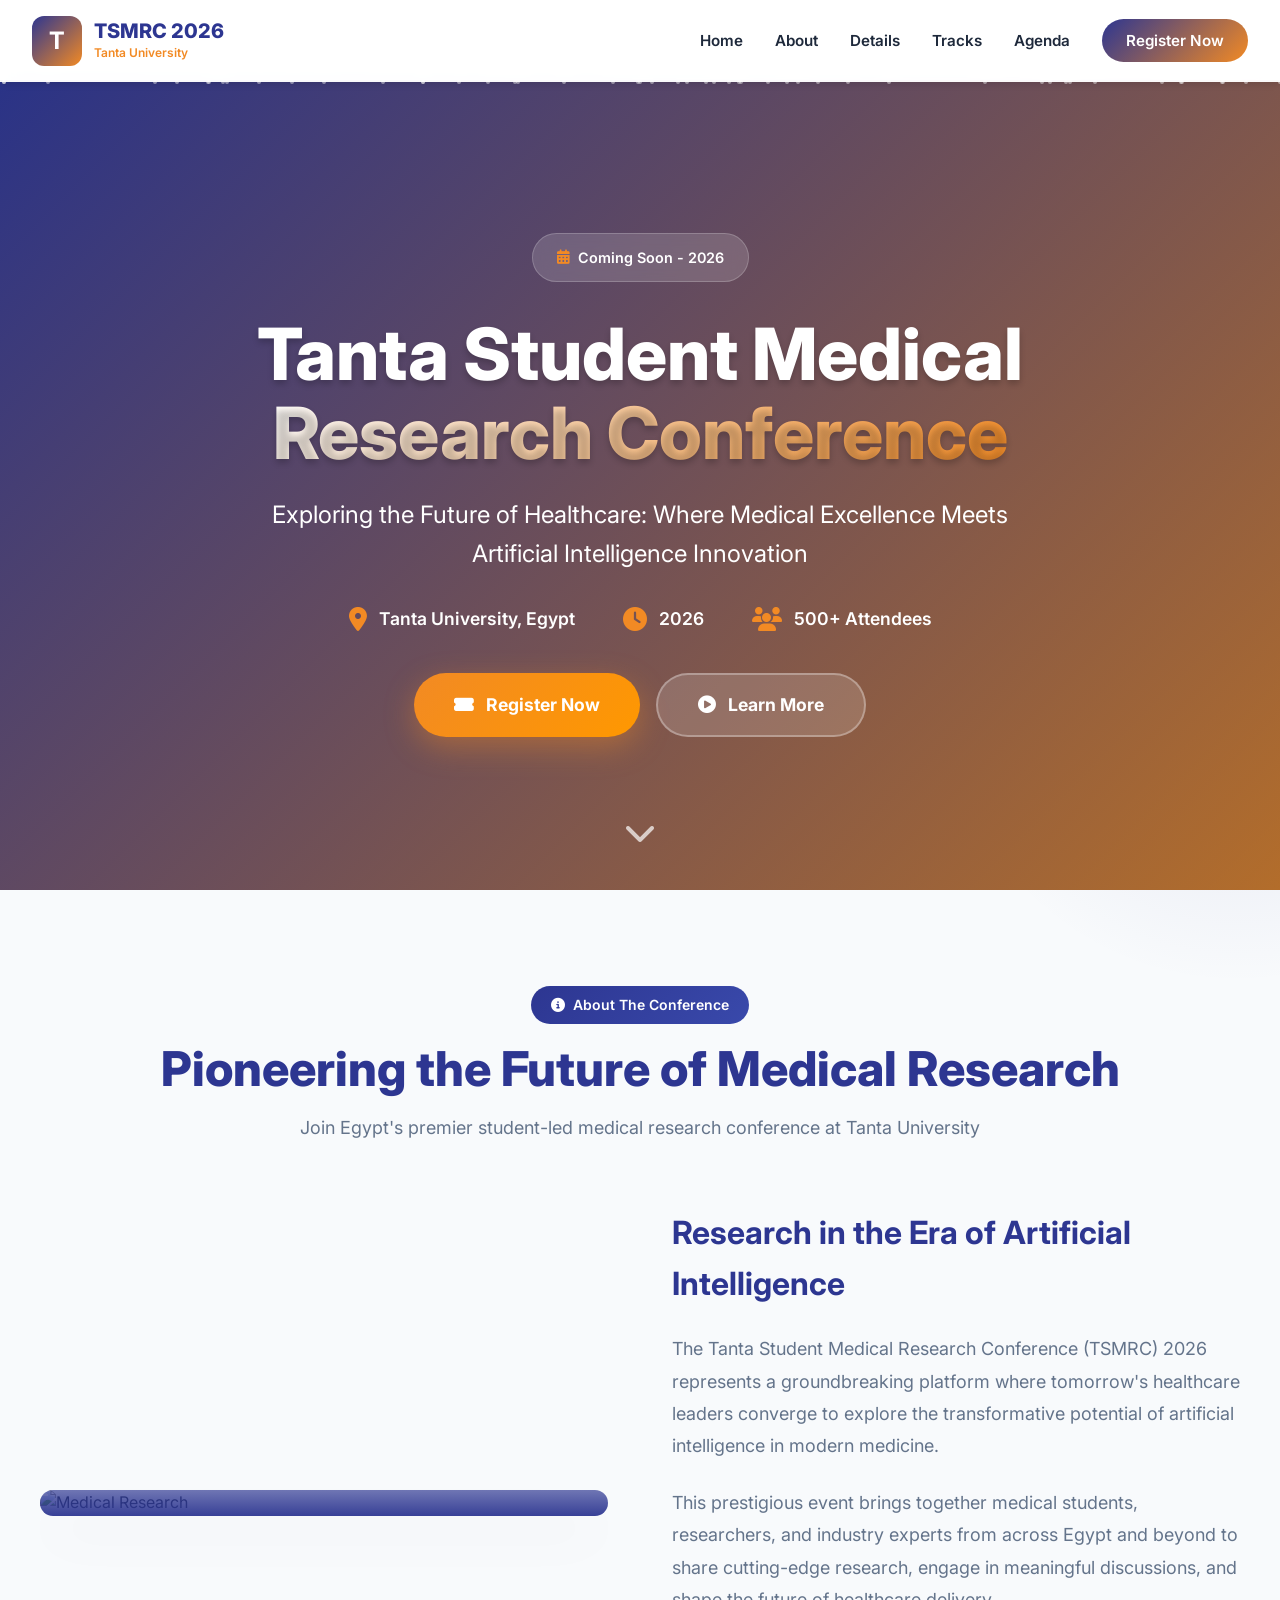
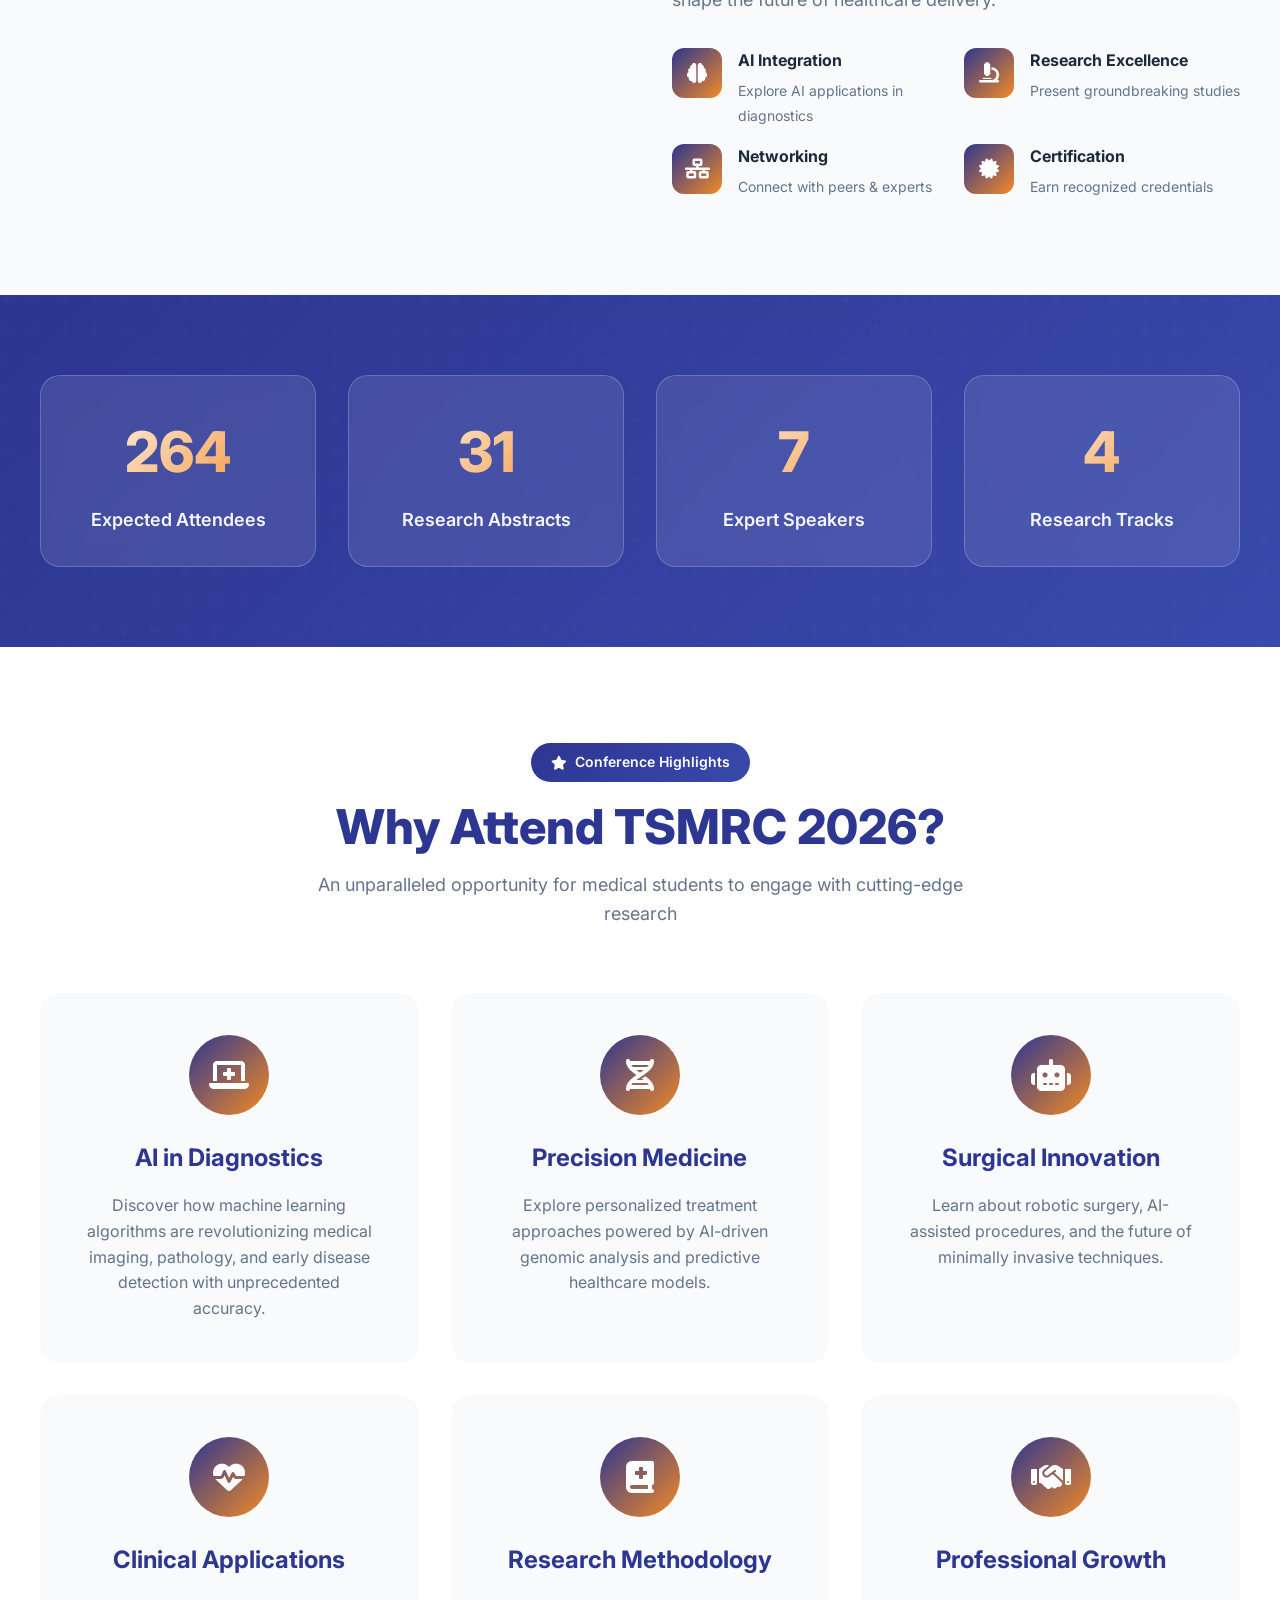
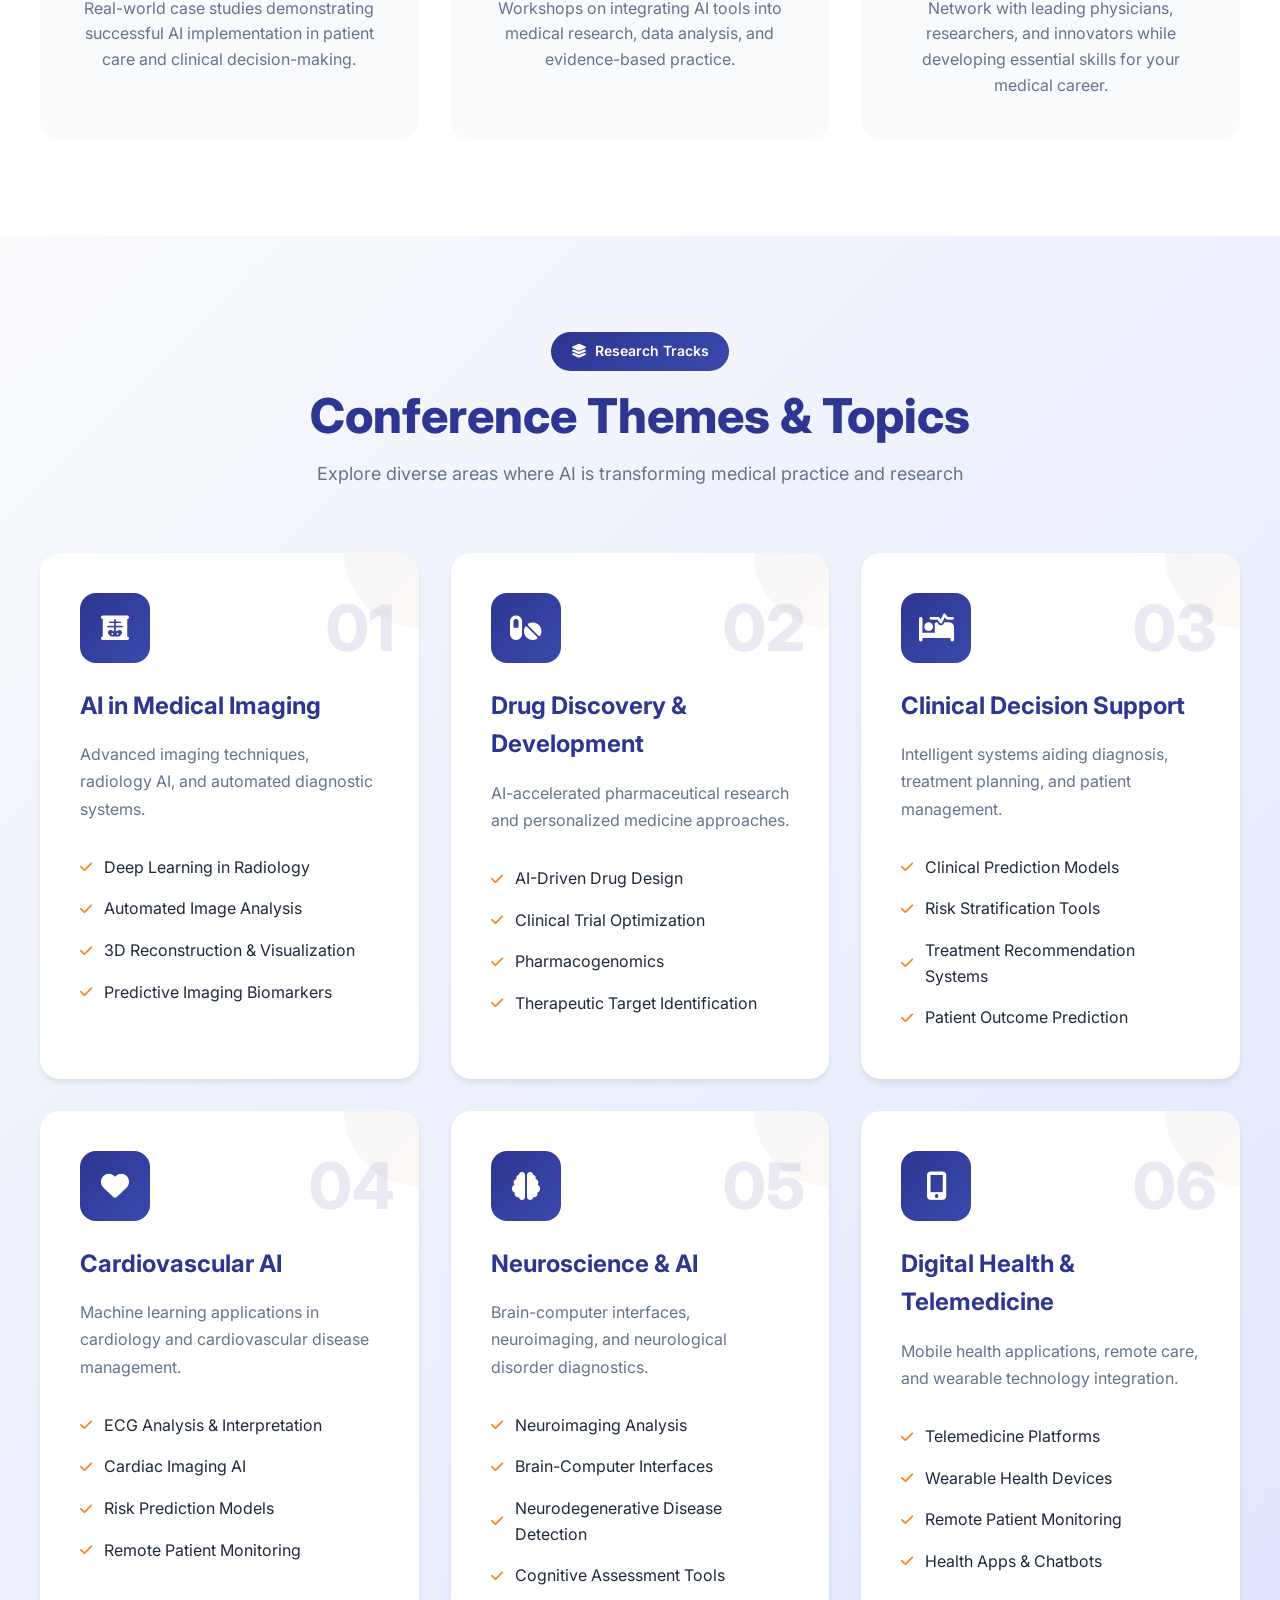
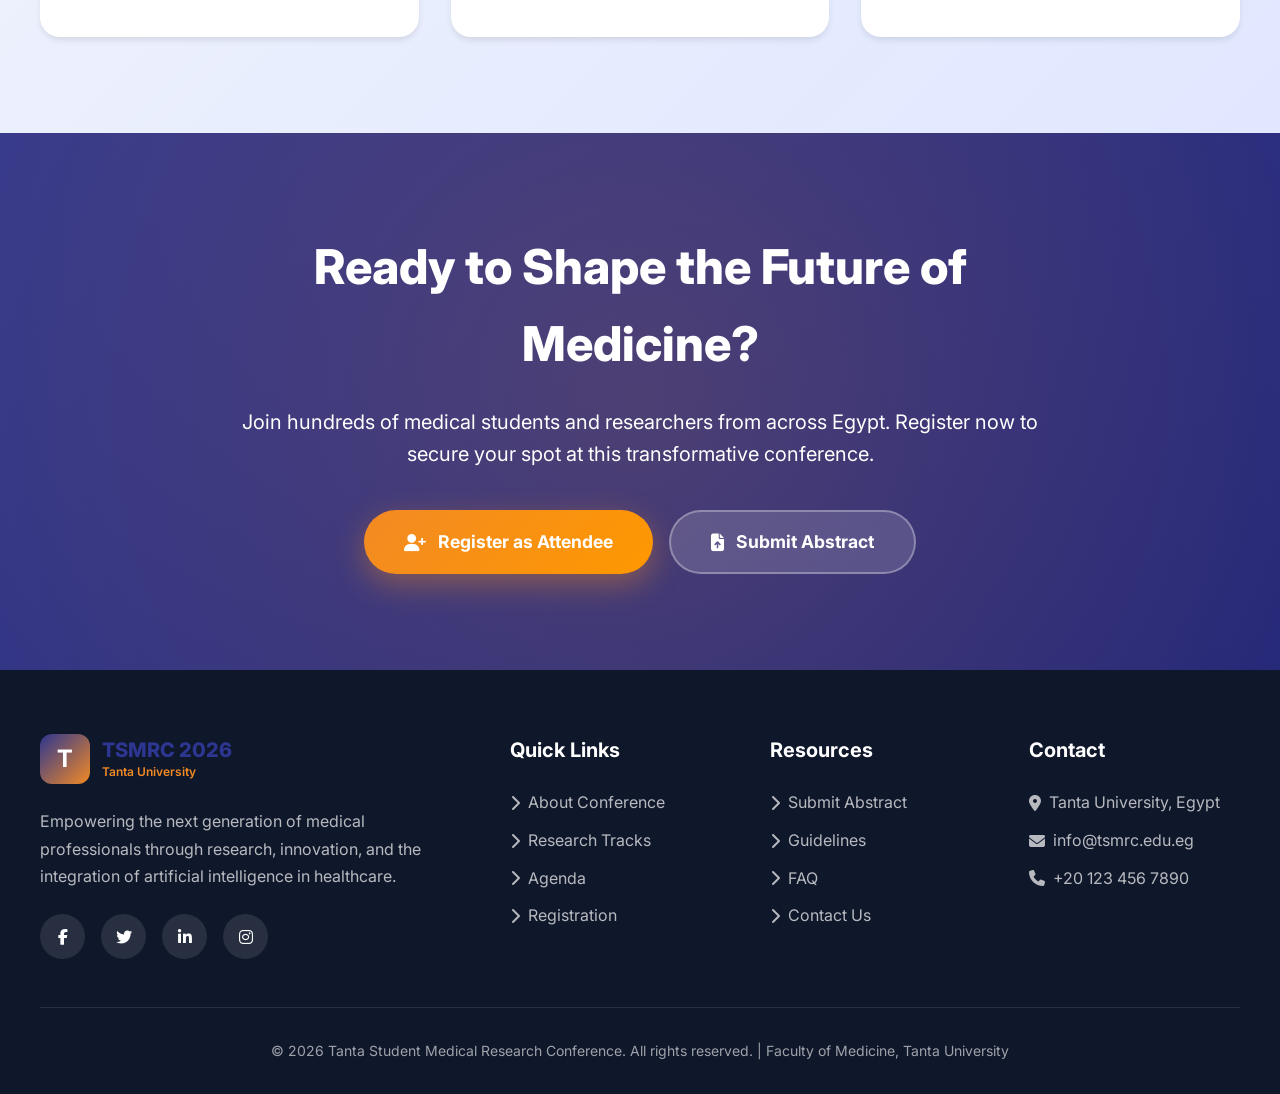
==== commit c4c476b2: "Rename register.html to Register.html" ====
--- a/index.html
+++ b/index.html
@@ -44,7 +44,7 @@
                 <li><a href="#details">Details</a></li>
                 <li><a href="#tracks">Tracks</a></li>
                 <li><a href="agenda.html">Agenda</a></li>
-                <li><a href="register.html" class="nav-cta">Register Now</a></li>
+                <li><a href="Register.html" class="nav-cta">Register Now</a></li>
             </ul>
 
             <button class="mobile-menu-btn" id="mobileMenuBtn">
@@ -90,7 +90,7 @@
             </div>
             
             <div class="hero-cta">
-                <a href="register.html" class="btn btn-primary">
+                <a href="Register.html" class="btn btn-primary">
                     <i class="fas fa-ticket-alt"></i>
                     Register Now
                 </a>
@@ -421,11 +421,11 @@
                 Register now to secure your spot at this transformative conference.
             </p>
             <div class="cta-buttons fade-in">
-                <a href="register.html" class="btn btn-primary">
+                <a href="Register.html" class="btn btn-primary">
                     <i class="fas fa-user-plus"></i>
                     Register as Attendee
                 </a>
-                <a href="register.html" class="btn btn-secondary">
+                <a href="Register.html" class="btn btn-secondary">
                     <i class="fas fa-file-upload"></i>
                     Submit Abstract
                 </a>
@@ -463,7 +463,7 @@
                         <li><a href="#about"><i class="fas fa-chevron-right"></i> About Conference</a></li>
                         <li><a href="#tracks"><i class="fas fa-chevron-right"></i> Research Tracks</a></li>
                         <li><a href="#agenda"><i class="fas fa-chevron-right"></i> Agenda</a></li>
-                        <li><a href="register.html"><i class="fas fa-chevron-right"></i> Registration</a></li>
+                        <li><a href="Register.html"><i class="fas fa-chevron-right"></i> Registration</a></li>
                     </ul>
                 </div>
 
@@ -517,4 +517,4 @@
 <script src="script.js"></script>
 
 </body>
-</html>+</html>
